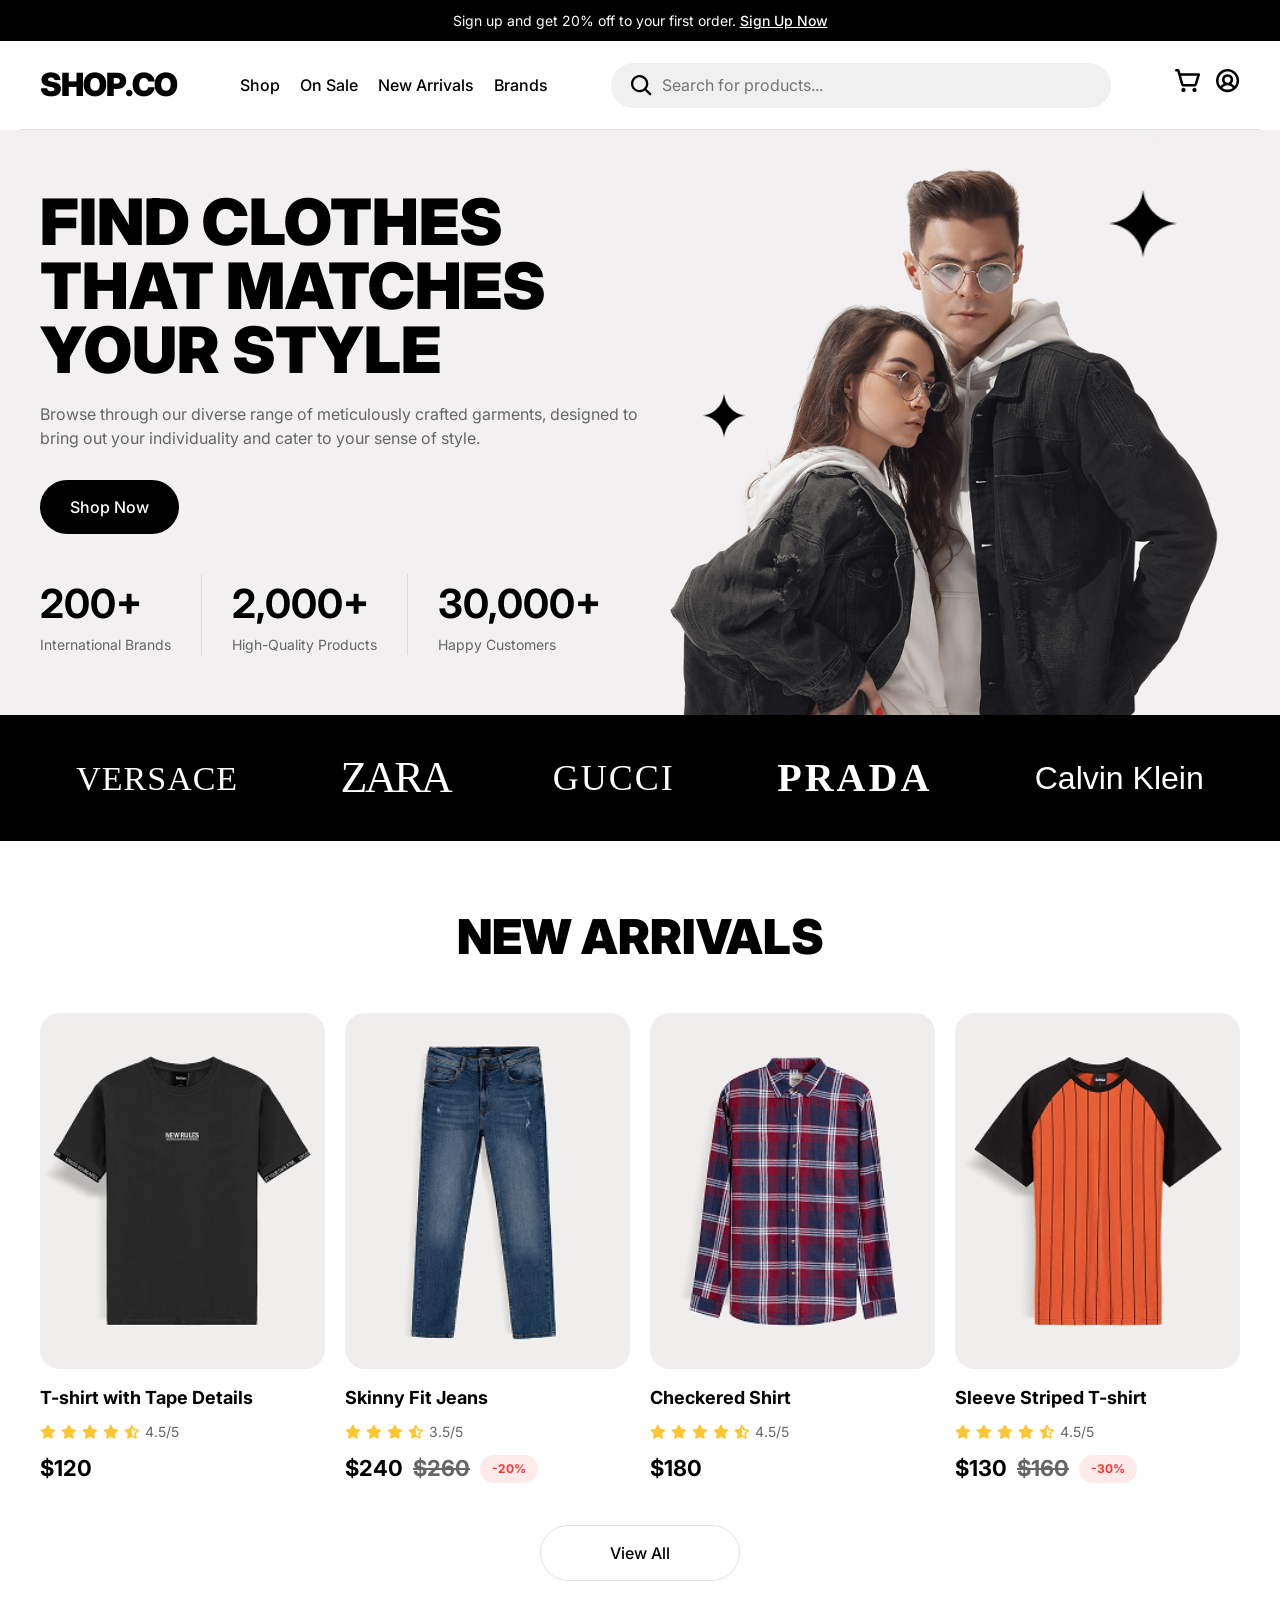
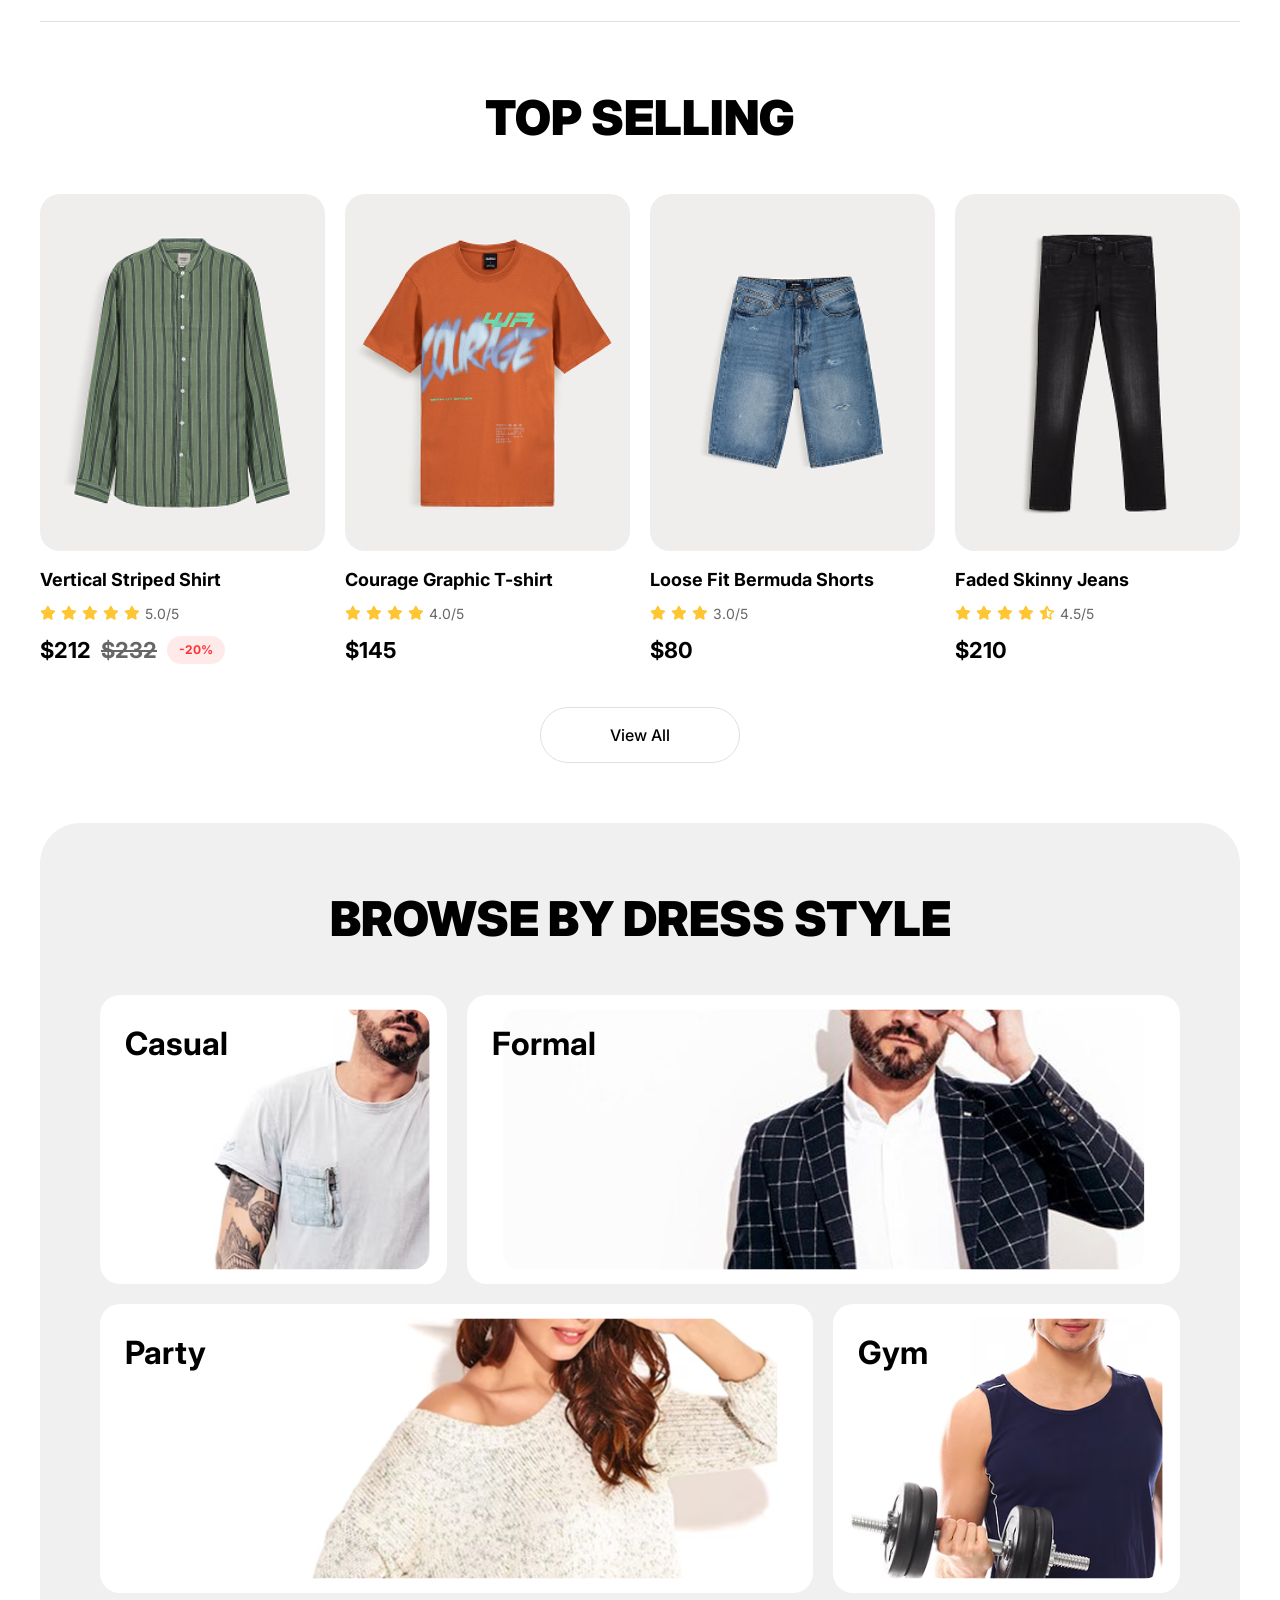
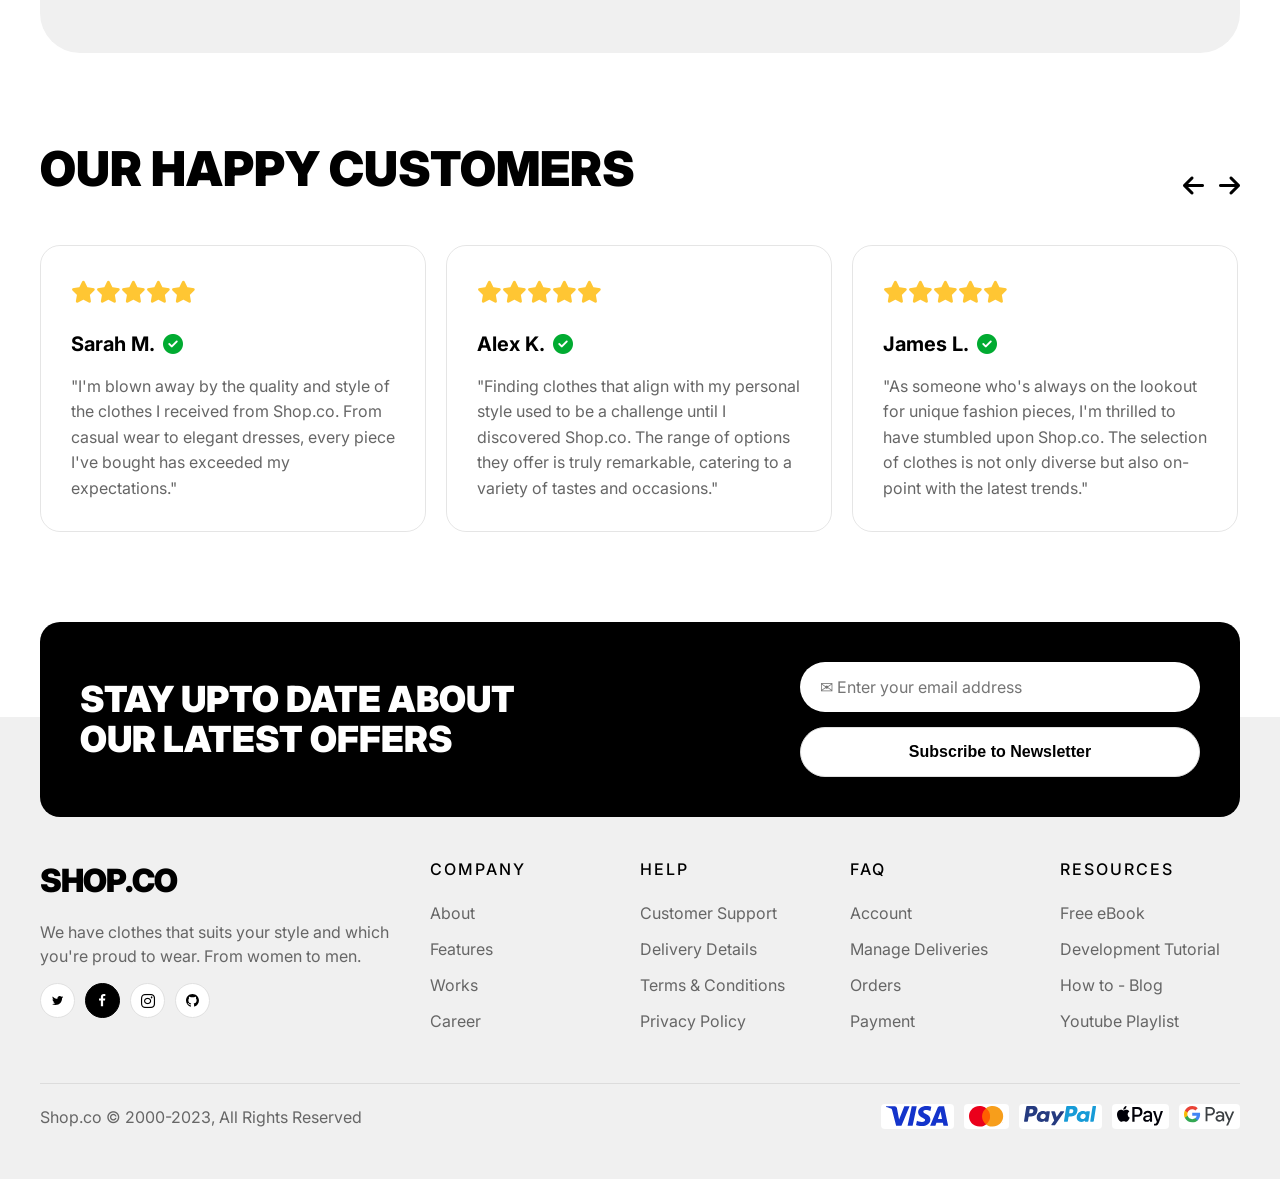
==== index.html @ 42d03ae8 "Refactor header and footer to shared JS components, fix responsive layout, fix unicode characters" ====
<!DOCTYPE html>
<html lang="en">

<head>
  <meta charset="UTF-8">
  <meta name="viewport" content="width=device-width, initial-scale=1.0">
  <title>SHOP.CO - Homepage</title>
  <link rel="stylesheet" href="css/global.css">
  <link rel="stylesheet" href="css/index.css">
</head>

<body>

  <app-header></app-header>

  <!-- HERO SECTION -->
  <section class="hero">
    <div class="container">
      <div class="hero-content">
        <h1 class="hero-title">FIND CLOTHES THAT MATCHES YOUR STYLE</h1>
        <p class="hero-desc">Browse through our diverse range of meticulously crafted garments, designed to bring out
          your individuality and cater to your sense of style.</p>
        <a href="html/category.html" class="btn-primary">Shop Now</a>
        <div class="hero-stats">
          <div class="stat-item">
            <h3>200+</h3>
            <p>International Brands</p>
          </div>
          <div class="stat-divider"></div>
          <div class="stat-item">
            <h3>2,000+</h3>
            <p>High-Quality Products</p>
          </div>
          <div class="stat-divider"></div>
          <div class="stat-item">
            <h3>30,000+</h3>
            <p>Happy Customers</p>
          </div>
        </div>
      </div>
      <div class="hero-image">
        <div class="image-wrapper">
          <img src="./Images/Vector.png" alt="Star" class="hero-star star-small">
          <img src="./Images/Vector-1.png" alt="Star" class="hero-star star-large">
          <img src="./Images/banner.png" alt="Hero Models" class="main-banner">
        </div>
      </div>
    </div>
  </section>

  <!-- BRANDS BANNER -->
  <div class="brands-banner">
    <div class="container">
      <!-- We don't have actual brand logos in Images folder except payment ones, so I'll use text as placeholders for brands -->
      <div class="brand-versace">VERSACE</div>
      <div class="brand-zara">ZARA</div>
      <div class="brand-gucci">GUCCI</div>
      <div class="brand-prada">PRADA</div>
      <div class="brand-calvin">Calvin Klein</div>
    </div>
  </div>

  <!-- NEW ARRIVALS -->
  <section class="container">
    <h2 class="section-title">NEW ARRIVALS</h2>
    <div class="products-grid">
      <!-- Product 1 -->
      <a href="html/product.html" class="product-card">
        <div class="product-img-wrapper">
          <img src="./Images/tshirtwithtape.png" alt="T-shirt with Tape Details">
        </div>
        <h3 class="product-title">T-shirt with Tape Details</h3>
        <div class="product-rating"><i class="fa-solid fa-star"></i><i class="fa-solid fa-star"></i><i
            class="fa-solid fa-star"></i><i class="fa-solid fa-star"></i><i
            class="fa-solid fa-star-half-stroke"></i><span> 4.5/5</span></div>
        <div class="product-price">$120</div>
      </a>
      <!-- Product 2 -->
      <a href="html/product.html" class="product-card">
        <div class="product-img-wrapper">
          <img src="./Images/skinnyfitjean.png" alt="Skinny Fit Jeans">
        </div>
        <h3 class="product-title">Skinny Fit Jeans</h3>
        <div class="product-rating"><i class="fa-solid fa-star"></i><i class="fa-solid fa-star"></i><i
            class="fa-solid fa-star"></i><i class="fa-solid fa-star-half-stroke"></i><span> 3.5/5</span></div>
        <div class="product-price">
          $240 <span class="old-price">$260</span> <span class="discount-badge">-20%</span>
        </div>
      </a>
      <!-- Product 3 -->
      <a href="html/product.html" class="product-card">
        <div class="product-img-wrapper">
          <img src="./Images/checkershirt.png" alt="Checkered Shirt">
        </div>
        <h3 class="product-title">Checkered Shirt</h3>
        <div class="product-rating"><i class="fa-solid fa-star"></i><i class="fa-solid fa-star"></i><i
            class="fa-solid fa-star"></i><i class="fa-solid fa-star"></i><i
            class="fa-solid fa-star-half-stroke"></i><span> 4.5/5</span></div>
        <div class="product-price">$180</div>
      </a>
      <!-- Product 4 -->
      <a href="html/product.html" class="product-card">
        <div class="product-img-wrapper">
          <img src="./Images/sleevestriped.png" alt="Sleeve Striped T-shirt">
        </div>
        <h3 class="product-title">Sleeve Striped T-shirt</h3>
        <div class="product-rating"><i class="fa-solid fa-star"></i><i class="fa-solid fa-star"></i><i
            class="fa-solid fa-star"></i><i class="fa-solid fa-star"></i><i
            class="fa-solid fa-star-half-stroke"></i><span> 4.5/5</span></div>
        <div class="product-price">
          $130 <span class="old-price">$160</span> <span class="discount-badge">-30%</span>
        </div>
      </a>
    </div>
    <a href="html/category.html" class="btn-outline view-all-btn">View All</a>
    <div class="divider"></div>
  </section>

  <!-- TOP SELLING -->
  <section class="container">
    <h2 class="section-title">TOP SELLING</h2>
    <div class="products-grid">
      <!-- Product 1 -->
      <a href="html/product.html" class="product-card">
        <div class="product-img-wrapper">
          <img src="./Images/verticalstripshirt.png" alt="Vertical Striped Shirt">
        </div>
        <h3 class="product-title">Vertical Striped Shirt</h3>
        <div class="product-rating"><i class="fa-solid fa-star"></i><i class="fa-solid fa-star"></i><i
            class="fa-solid fa-star"></i><i class="fa-solid fa-star"></i><i class="fa-solid fa-star"></i><span>
            5.0/5</span></div>
        <div class="product-price">
          $212 <span class="old-price">$232</span> <span class="discount-badge">-20%</span>
        </div>
      </a>
      <!-- Product 2 -->
      <a href="html/product.html" class="product-card">
        <div class="product-img-wrapper">
          <img src="./Images/couragegraphic.png" alt="Courage Graphic T-shirt">
        </div>
        <h3 class="product-title">Courage Graphic T-shirt</h3>
        <div class="product-rating"><i class="fa-solid fa-star"></i><i class="fa-solid fa-star"></i><i
            class="fa-solid fa-star"></i><i class="fa-solid fa-star"></i><span> 4.0/5</span></div>
        <div class="product-price">$145</div>
      </a>
      <!-- Product 3 -->
      <a href="html/product.html" class="product-card">
        <div class="product-img-wrapper">
          <img src="./Images/loosefit.png" alt="Loose Fit Bermuda Shorts">
        </div>
        <h3 class="product-title">Loose Fit Bermuda Shorts</h3>
        <div class="product-rating"><i class="fa-solid fa-star"></i><i class="fa-solid fa-star"></i><i
            class="fa-solid fa-star"></i><span> 3.0/5</span></div>
        <div class="product-price">$80</div>
      </a>
      <!-- Product 4 -->
      <a href="html/product.html" class="product-card">
        <div class="product-img-wrapper">
          <img src="./Images/fadedskinjean.png" alt="Faded Skinny Jeans">
        </div>
        <h3 class="product-title">Faded Skinny Jeans</h3>
        <div class="product-rating"><i class="fa-solid fa-star"></i><i class="fa-solid fa-star"></i><i
            class="fa-solid fa-star"></i><i class="fa-solid fa-star"></i><i
            class="fa-solid fa-star-half-stroke"></i><span> 4.5/5</span></div>
        <div class="product-price">$210</div>
      </a>
    </div>
    <a href="html/category.html" class="btn-outline view-all-btn">View All</a>
  </section>

  <!-- BROWSE BY DRESS STYLE -->
  <section class="container">
    <div class="dress-style">
      <h2 class="section-title" style="margin-top:0;">BROWSE BY DRESS STYLE</h2>
      <div class="dress-style-grid">
        <a href="html/category.html" class="style-card item-1">
          <h3>Casual</h3>
          <img src="./Images/casual.png" alt="Casual">
        </a>
        <a href="html/category.html" class="style-card item-2">
          <h3>Formal</h3>
          <img src="./Images/formal.png" alt="Formal">
        </a>
        <a href="html/category.html" class="style-card item-3">
          <h3>Party</h3>
          <img src="./Images/party.png" alt="Party">
        </a>
        <a href="html/category.html" class="style-card item-4">
          <h3>Gym</h3>
          <img src="./Images/gym.png" alt="Gym">
        </a>
      </div>
    </div>
  </section>

  <!-- OUR HAPPY CUSTOMERS -->
  <section class="container testimonials-section">
    <div class="testimonials-header">
      <h2 class="section-title" style="margin-top:0; text-align: left;">OUR HAPPY CUSTOMERS</h2>
      <div class="testimonials-arrows">
        <button class="arrow-btn"><i class="fa-solid fa-arrow-left"></i></button>
        <button class="arrow-btn"><i class="fa-solid fa-arrow-right"></i></button>
      </div>
    </div>
    <div class="testimonials-slider">
      <!-- Card 1 -->
      <div class="testimonial-card">
        <div class="stars">
          <i class="fa-solid fa-star"></i><i class="fa-solid fa-star"></i><i class="fa-solid fa-star"></i><i class="fa-solid fa-star"></i><i class="fa-solid fa-star"></i>
        </div>
        <div class="customer-name">
          Sarah M. <i class="fa-solid fa-circle-check" style="color: #01AB31;"></i>
        </div>
        <p class="customer-review">"I'm blown away by the quality and style of the clothes I received from Shop.co. From casual wear to elegant dresses, every piece I've bought has exceeded my expectations."</p>
      </div>
      
      <!-- Card 2 -->
      <div class="testimonial-card">
        <div class="stars">
          <i class="fa-solid fa-star"></i><i class="fa-solid fa-star"></i><i class="fa-solid fa-star"></i><i class="fa-solid fa-star"></i><i class="fa-solid fa-star"></i>
        </div>
        <div class="customer-name">
          Alex K. <i class="fa-solid fa-circle-check" style="color: #01AB31;"></i>
        </div>
        <p class="customer-review">"Finding clothes that align with my personal style used to be a challenge until I discovered Shop.co. The range of options they offer is truly remarkable, catering to a variety of tastes and occasions."</p>
      </div>

      <!-- Card 3 -->
      <div class="testimonial-card">
        <div class="stars">
          <i class="fa-solid fa-star"></i><i class="fa-solid fa-star"></i><i class="fa-solid fa-star"></i><i class="fa-solid fa-star"></i><i class="fa-solid fa-star"></i>
        </div>
        <div class="customer-name">
          James L. <i class="fa-solid fa-circle-check" style="color: #01AB31;"></i>
        </div>
        <p class="customer-review">"As someone who's always on the lookout for unique fashion pieces, I'm thrilled to have stumbled upon Shop.co. The selection of clothes is not only diverse but also on-point with the latest trends."</p>
      </div>
    </div>
  </section>

  <app-footer></app-footer>

  <script src="js/components.js"></script>
  <script src="js/global.js"></script>
  <script src="js/index.js"></script>
</body>

</html>
---- css/global.css ----
@import url('https://fonts.googleapis.com/css2?family=Inter:wght@400;500;700;900&display=swap');
@import url('https://cdnjs.cloudflare.com/ajax/libs/font-awesome/6.4.0/css/all.min.css');

:root {
  --primary-color: #000000;
  --secondary-color: #FFFFFF;
  --gray-light: #F0F0F0;
  --gray-text: #666666;
  --danger-color: #FF3333;
  --container-width: 1240px;
}

* {
  margin: 0;
  padding: 0;
  box-sizing: border-box;
}

body {
  font-family: 'Inter', sans-serif;
  color: var(--primary-color);
  background-color: var(--secondary-color);
  line-height: 1.5;
  overflow-x: hidden;
}

a {
  text-decoration: none;
  color: inherit;
}

ul {
  list-style: none;
}

.container {
  max-width: var(--container-width);
  margin: 0 auto;
  padding: 0 20px;
}

/* TOP PROMO */
.top-promo {
  background-color: var(--primary-color);
  color: var(--secondary-color);
  text-align: center;
  padding: 10px;
  font-size: 14px;
}

.top-promo a {
  text-decoration: underline;
  font-weight: 500;
}

/* HEADER */
.main-header {
  padding-top: 20px;
  position: relative;
}

.main-header .container {
  display: flex;
  align-items: center;
  justify-content: space-between;
  gap: 30px;
  padding-bottom: 20px;
  border-bottom: 1px solid #e0e0e0;
}

.logo {
  font-size: 32px;
  font-weight: 900;
  letter-spacing: -1px;
}

.nav-links {
  display: flex;
  gap: 20px;
}

.nav-links a {
  font-weight: 500;
  transition: color 0.2s;
}

.nav-links a:hover {
  color: var(--gray-text);
}

.search-bar {
  flex-grow: 1;
  max-width: 500px;
  background-color: var(--gray-light);
  border-radius: 30px;
  padding: 12px 20px;
  display: flex;
  align-items: center;
  gap: 10px;
}

.search-bar input {
  border: none;
  background: transparent;
  width: 100%;
  outline: none;
  font-family: inherit;
  font-size: 16px;
}

.header-icons {
  display: flex;
  gap: 15px;
  font-size: 24px;
}

.header-icons a {
  position: relative;
  display: inline-block;
}

.header-icons img {
  height: 24px;
  width: auto;
}

.cart-badge {
  position: absolute;
  top: -8px;
  right: -10px;
  background-color: red;
  color: white;
  border-radius: 50%;
  padding: 2px 6px;
  font-size: 12px;
  font-weight: bold;
  display: none; /* Ẩn đi nếu bằng 0 */
}

.header-icons a.mobile-search {
  display: none;
}

.mobile-menu-btn {
  display: none;
  font-size: 24px;
  cursor: pointer;
}

/* BUTTONS */
.btn-primary {
  background-color: var(--primary-color);
  color: var(--secondary-color);
  padding: 15px 30px;
  border-radius: 30px;
  border: none;
  font-size: 16px;
  font-weight: 500;
  cursor: pointer;
  transition: opacity 0.2s;
  display: inline-block;
  text-align: center;
}

.btn-primary:hover {
  opacity: 0.8;
}

.btn-outline {
  border: 1px solid #e0e0e0;
  padding: 15px 30px;
  border-radius: 30px;
  background: transparent;
  font-size: 16px;
  font-weight: 500;
  cursor: pointer;
  transition: background 0.2s;
}

.btn-outline:hover {
  background: var(--gray-light);
}

/* PRODUCT CARD */
.product-card {
  display: flex;
  flex-direction: column;
  gap: 10px;
}

.product-img-wrapper {
  background-color: var(--gray-light);
  border-radius: 20px;
  overflow: hidden;
  aspect-ratio: 4/5;
  display: flex;
  align-items: center;
  justify-content: center;
}

.product-img-wrapper img {
  width: 100%;
  height: 100%;
  object-fit: cover;
}

.product-title {
  font-weight: 700;
  font-size: 18px;
  margin-top: 5px;
}

.product-rating {
  color: #FFC633;
  font-size: 14px;
  display: flex;
  align-items: center;
  gap: 5px;
}

.product-rating span {
  color: var(--gray-text);
}

.product-price {
  font-size: 22px;
  font-weight: 700;
  display: flex;
  align-items: center;
  gap: 10px;
}

.old-price {
  color: var(--gray-text);
  text-decoration: line-through;
  font-size: 22px;
}

.discount-badge {
  background-color: rgba(255, 51, 51, 0.1);
  color: var(--danger-color);
  padding: 5px 12px;
  border-radius: 20px;
  font-size: 12px;
}

/* FOOTER */
.newsletter-section {
  position: relative;
  z-index: 10;
  margin-top: 80px;
  margin-bottom: -100px;
}

.newsletter-box {
  background-color: var(--primary-color);
  border-radius: 20px;
  padding: 40px;
  display: flex;
  justify-content: space-between;
  align-items: center;
  gap: 20px;
}

.newsletter-title {
  color: var(--secondary-color);
  font-size: 36px;
  font-weight: 900;
  line-height: 1.1;
  max-width: 500px;
}

.newsletter-form {
  display: flex;
  flex-direction: column;
  gap: 15px;
  width: 100%;
  max-width: 400px;
}

.newsletter-form input {
  padding: 15px 20px;
  border-radius: 30px;
  border: none;
  font-family: inherit;
  font-size: 16px;
}

.newsletter-form button {
  background-color: var(--secondary-color);
  color: var(--primary-color);
  font-weight: 700;
}

.main-footer {
  background-color: #F0F0F0;
  padding: 140px 0 50px 0;
}

.footer-grid {
  display: grid;
  grid-template-columns: 2fr 1fr 1fr 1fr 1fr;
  gap: 30px;
  margin-bottom: 50px;
}

.footer-brand p {
  color: var(--gray-text);
  margin: 15px 0;
}

.social-icons {
  display: flex;
  gap: 10px;
}

.social-icons a {
  display: flex;
  align-items: center;
  justify-content: center;
  width: 35px;
  height: 35px;
  background-color: var(--secondary-color);
  border-radius: 50%;
  color: var(--primary-color);
  text-decoration: none;
  border: 1px solid #e0e0e0;
}

.social-icons a:nth-child(2) {
  background-color: black;
  border-color: black;
}

.footer-col h4 {
  margin-bottom: 20px;
  font-weight: 500;
  letter-spacing: 2px;
}

.footer-col ul {
  display: flex;
  flex-direction: column;
  gap: 12px;
}

.footer-col ul a {
  color: var(--gray-text);
}

.footer-bottom {
  border-top: 1px solid #dcdcdc;
  padding-top: 20px;
  display: flex;
  justify-content: space-between;
  align-items: center;
  color: var(--gray-text);
}

.payment-methods {
  display: flex;
  gap: 10px;
}

.payment-methods img {
  height: 25px;
  background-color: #fff;
  padding: 2px 5px;
  border-radius: 4px;
}

/* RESPONSIVE COMMON */
@media (max-width: 1024px) {
  .newsletter-box {
    flex-direction: column;
    text-align: center;
  }
  .newsletter-title {
    font-size: 28px;
  }
}

@media (max-width: 768px) {
  .main-header .container {
    justify-content: flex-start;
    gap: 15px;
  }
  .header-icons {
    margin-left: auto;
  }
  .nav-links, .search-bar {
    display: none;
  }
  .nav-links.show-menu {
    display: flex;
    position: absolute;
    top: 100%;
    left: 0;
    width: 100%;
    background: white;
    flex-direction: column;
    padding: 20px;
    box-shadow: 0 10px 15px rgba(0,0,0,0.1);
    z-index: 100;
  }
  .search-bar.show-search {
    display: flex;
    position: absolute;
    top: 15px;
    left: 15px;
    right: 15px;
    width: auto;
    max-width: none;
    box-sizing: border-box;
    z-index: 999;
    box-shadow: 0 4px 15px rgba(0,0,0,0.1);
  }
  .header-icons a.mobile-search {
    display: flex;
    align-items: center;
  }
  .mobile-menu-btn {
    display: block;
  }
  .footer-grid {
    grid-template-columns: 1fr 1fr;
  }
  .footer-brand {
    grid-column: 1 / -1;
  }
  .footer-bottom {
    flex-direction: column;
    gap: 15px;
  }
}

@media (max-width: 480px) {
  .footer-grid {
    grid-template-columns: 1fr;
  }
}
---- css/index.css ----
/* HERO SECTION */
.hero {
  background-color: #F2F0F1;
  padding-top: 60px;
  padding-bottom: 60px;
  position: relative;
  overflow: hidden;
}

.hero .container {
  display: flex;
  align-items: center;
  justify-content: flex-start;
}

.hero-content {
  flex: 1;
  max-width: 600px;
  z-index: 2;
  position: relative;
}

.hero-title {
  font-size: 64px;
  font-weight: 900;
  line-height: 1;
  margin-bottom: 20px;
  text-transform: uppercase;
}

.hero-desc {
  color: var(--gray-text);
  margin-bottom: 30px;
  font-size: 16px;
}

.hero-stats {
  display: flex;
  gap: 30px;
  margin-top: 40px;
}

.stat-item h3 {
  font-size: 40px;
  font-weight: 700;
}

.stat-item p {
  color: var(--gray-text);
  font-size: 14px;
}

.stat-divider {
  width: 1px;
  background-color: #dcdcdc;
}

.hero-image {
  position: absolute;
  top: 0;
  left: 0;
  width: 100%;
  height: 100%;
  z-index: 0;
  overflow: hidden;
}

.image-wrapper {
  position: absolute;
  right: 0;
  bottom: 0;
  height: 100%;
  width: max-content;
}

.image-wrapper img.main-banner {
  height: 100%;
  width: auto;
  display: block;
}

.hero-star {
  position: absolute;
  z-index: 2;
}

.star-small {
  top: 45%;
  right: 42%;
  width: 3.5%;
}

.star-large {
  top: 10%;
  right: 8%;
  width: 5.5%;
}

/* BRANDS BANNER */
.brands-banner {
  background-color: var(--primary-color);
  padding: 30px 0;
}

.brands-banner .container {
  display: flex;
  justify-content: space-around;
  align-items: center;
  flex-wrap: wrap;
  gap: 30px;
}

.brand-versace { font-family: 'Georgia', 'Times New Roman', serif; font-size: 34px; font-weight: normal; letter-spacing: 1px; color: white; }
.brand-zara { font-family: 'Didot', 'Bodoni MT', 'Times New Roman', serif; font-size: 44px; font-weight: normal; letter-spacing: -2.5px; color: white; }
.brand-gucci { font-family: 'Georgia', 'Times New Roman', serif; font-size: 36px; font-weight: normal; letter-spacing: 2px; color: white; }
.brand-prada { font-family: 'Didot', 'Bodoni MT', 'Times New Roman', serif; font-size: 40px; font-weight: bold; letter-spacing: 3px; color: white; }
.brand-calvin { font-family: 'Futura', 'Century Gothic', 'Arial', sans-serif; font-size: 32px; font-weight: normal; color: white; }

.brands-banner img {
  height: 30px;
  filter: brightness(0) invert(1);
}

/* PRODUCT SECTIONS */
.section-title {
  text-align: center;
  font-size: 48px;
  font-weight: 900;
  text-transform: uppercase;
  margin: 60px 0 40px 0;
}

.products-grid {
  display: grid;
  grid-template-columns: repeat(4, 1fr);
  gap: 20px;
}

.view-all-btn {
  display: block;
  width: 200px;
  margin: 40px auto;
  text-align: center;
}

.divider {
  height: 1px;
  background-color: #e0e0e0;
  margin: 40px 0;
}

/* BROWSE BY DRESS STYLE */
.dress-style {
  background-color: #F0F0F0;
  border-radius: 40px;
  padding: 60px;
  margin-top: 60px;
}

.dress-style-grid {
  display: grid;
  grid-template-columns: repeat(12, 1fr);
  grid-auto-rows: 289px;
  gap: 20px;
}

.dress-style-grid > .style-card:nth-child(1) { grid-column: span 4; }
.dress-style-grid > .style-card:nth-child(2) { grid-column: span 8; }
.dress-style-grid > .style-card:nth-child(3) { grid-column: span 8; }
.dress-style-grid > .style-card:nth-child(4) {
  grid-column: span 4;
}

/* TESTIMONIALS */
.testimonials-section {
  margin: 80px auto;
  position: relative;
}

.testimonials-header {
  display: flex;
  justify-content: space-between;
  align-items: flex-end;
  margin-bottom: 40px;
}

.testimonials-header .section-title {
  text-align: left;
  margin-bottom: 0;
}

.testimonials-arrows {
  display: flex;
  gap: 15px;
  margin-bottom: 5px;
}

.arrow-btn {
  background: none;
  border: none;
  font-size: 24px;
  cursor: pointer;
  color: var(--primary-color);
  transition: transform 0.2s;
}

.arrow-btn:hover {
  transform: scale(1.1);
}

.testimonials-slider {
  display: flex;
  gap: 20px;
  overflow-x: auto;
  padding-bottom: 10px;
  -ms-overflow-style: none;
  scrollbar-width: none;
}

.testimonials-slider::-webkit-scrollbar {
  display: none;
}

.testimonial-card {
  flex: 0 0 calc(33.333% - 14px);
  min-width: 350px;
  border: 1px solid rgba(0,0,0,0.1);
  border-radius: 20px;
  padding: 30px;
  display: flex;
  flex-direction: column;
  gap: 15px;
  box-sizing: border-box;
}

.testimonial-card .stars {
  color: #FFC633;
  font-size: 22px;
  margin-bottom: 5px;
}

.customer-name {
  font-size: 20px;
  font-weight: 700;
  display: flex;
  align-items: center;
  gap: 8px;
}

.customer-review {
  color: var(--gray-text);
  line-height: 1.6;
  font-size: 16px;
  margin: 0;
}

.style-card img {
  position: relative;
  border-radius: 20px;
  overflow: hidden;
  background-color: #fff;
}

.style-card {
  position: relative;
  border-radius: 20px;
  overflow: hidden;
  background-color: #fff;
}

.style-card img {
  width: 100%;
  height: 100%;
  object-fit: cover;
  object-position: top center; /* Giúp ảnh không bị mất đầu */
  transform: scale(0.9); /* Thu nhỏ lại một chút để không bị phóng to sát viền */
}

.style-card h3 {
  position: absolute;
  top: 25px;
  left: 25px;
  font-size: 32px;
  font-weight: 700;
  z-index: 2;
}

/* RESPONSIVE */
@media (max-width: 1024px) {
  .hero-title { font-size: 48px; }
  .products-grid { grid-template-columns: repeat(3, 1fr); }
  .dress-style-grid {
    grid-template-columns: 1fr;
    grid-auto-rows: auto;
  }
  .dress-style-grid > .style-card { grid-column: span 12 !important; height: 200px; }
}

@media (max-width: 768px) {
  .hero { padding-top: 40px; padding-bottom: 0; }
  .hero .container { flex-direction: column; text-align: center; }
  .hero-content { margin-bottom: 40px; }
  .hero-stats { justify-content: center; flex-wrap: wrap; }
  .hero-image { position: relative; height: 400px; margin-top: 20px; overflow: hidden; width: 100%; }
  .brands-banner .container {
    display: grid;
    grid-template-columns: repeat(6, 1fr);
    row-gap: 20px;
    align-items: center;
    justify-items: center;
  }
  .brand-versace { grid-column: 1 / 3; font-size: 22px; }
  .brand-zara { grid-column: 3 / 5; font-size: 30px; }
  .brand-gucci { grid-column: 5 / 7; font-size: 24px; }
  .brand-prada { grid-column: 2 / 4; font-size: 28px; letter-spacing: 2px; }
  .brand-calvin { grid-column: 4 / 6; font-size: 22px; }
  .products-grid { grid-template-columns: repeat(2, 1fr); }
  .section-title { font-size: 36px; }
  .testimonials-header { align-items: center; }
  .testimonials-header .section-title { font-size: 32px; }
  .testimonial-card { min-width: 300px; padding: 25px; }
}

@media (max-width: 480px) {
  .hero-title { font-size: 36px; }
  .products-grid { grid-template-columns: repeat(2, 1fr); gap: 10px; }
}
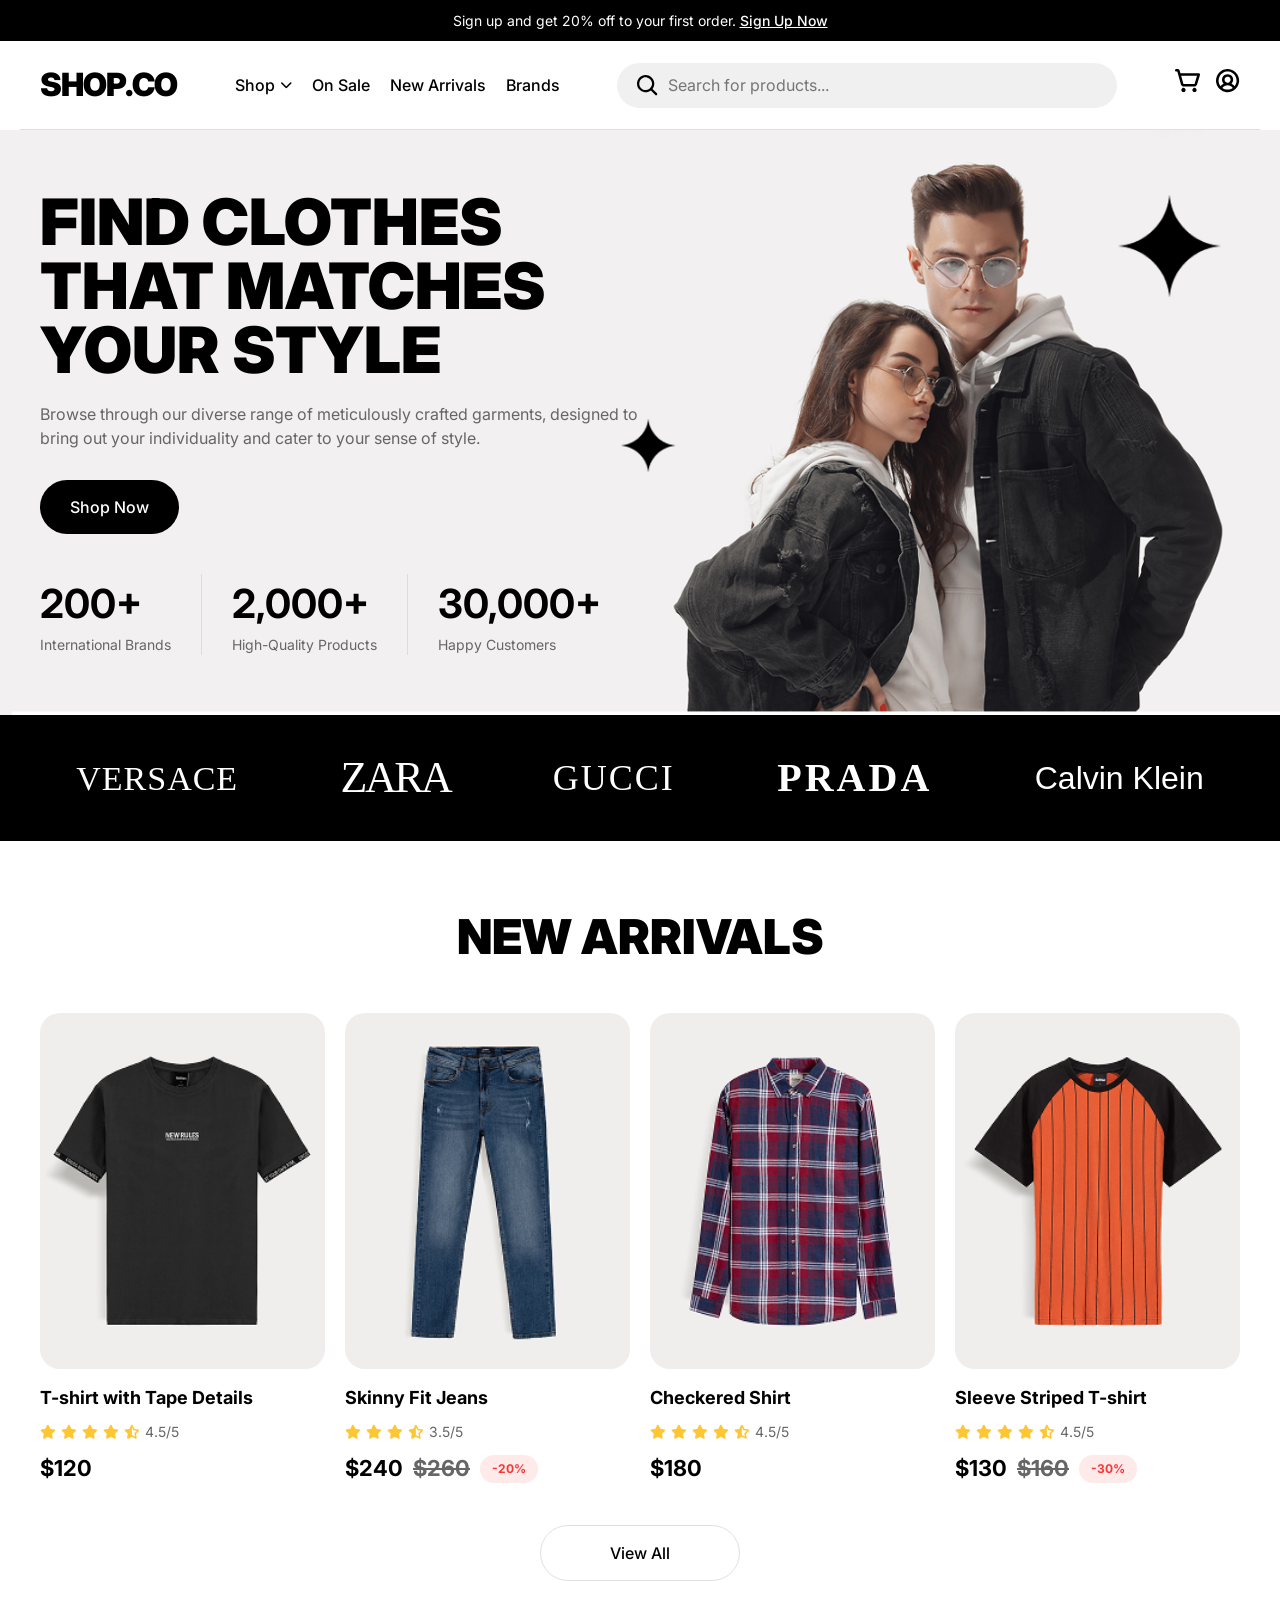
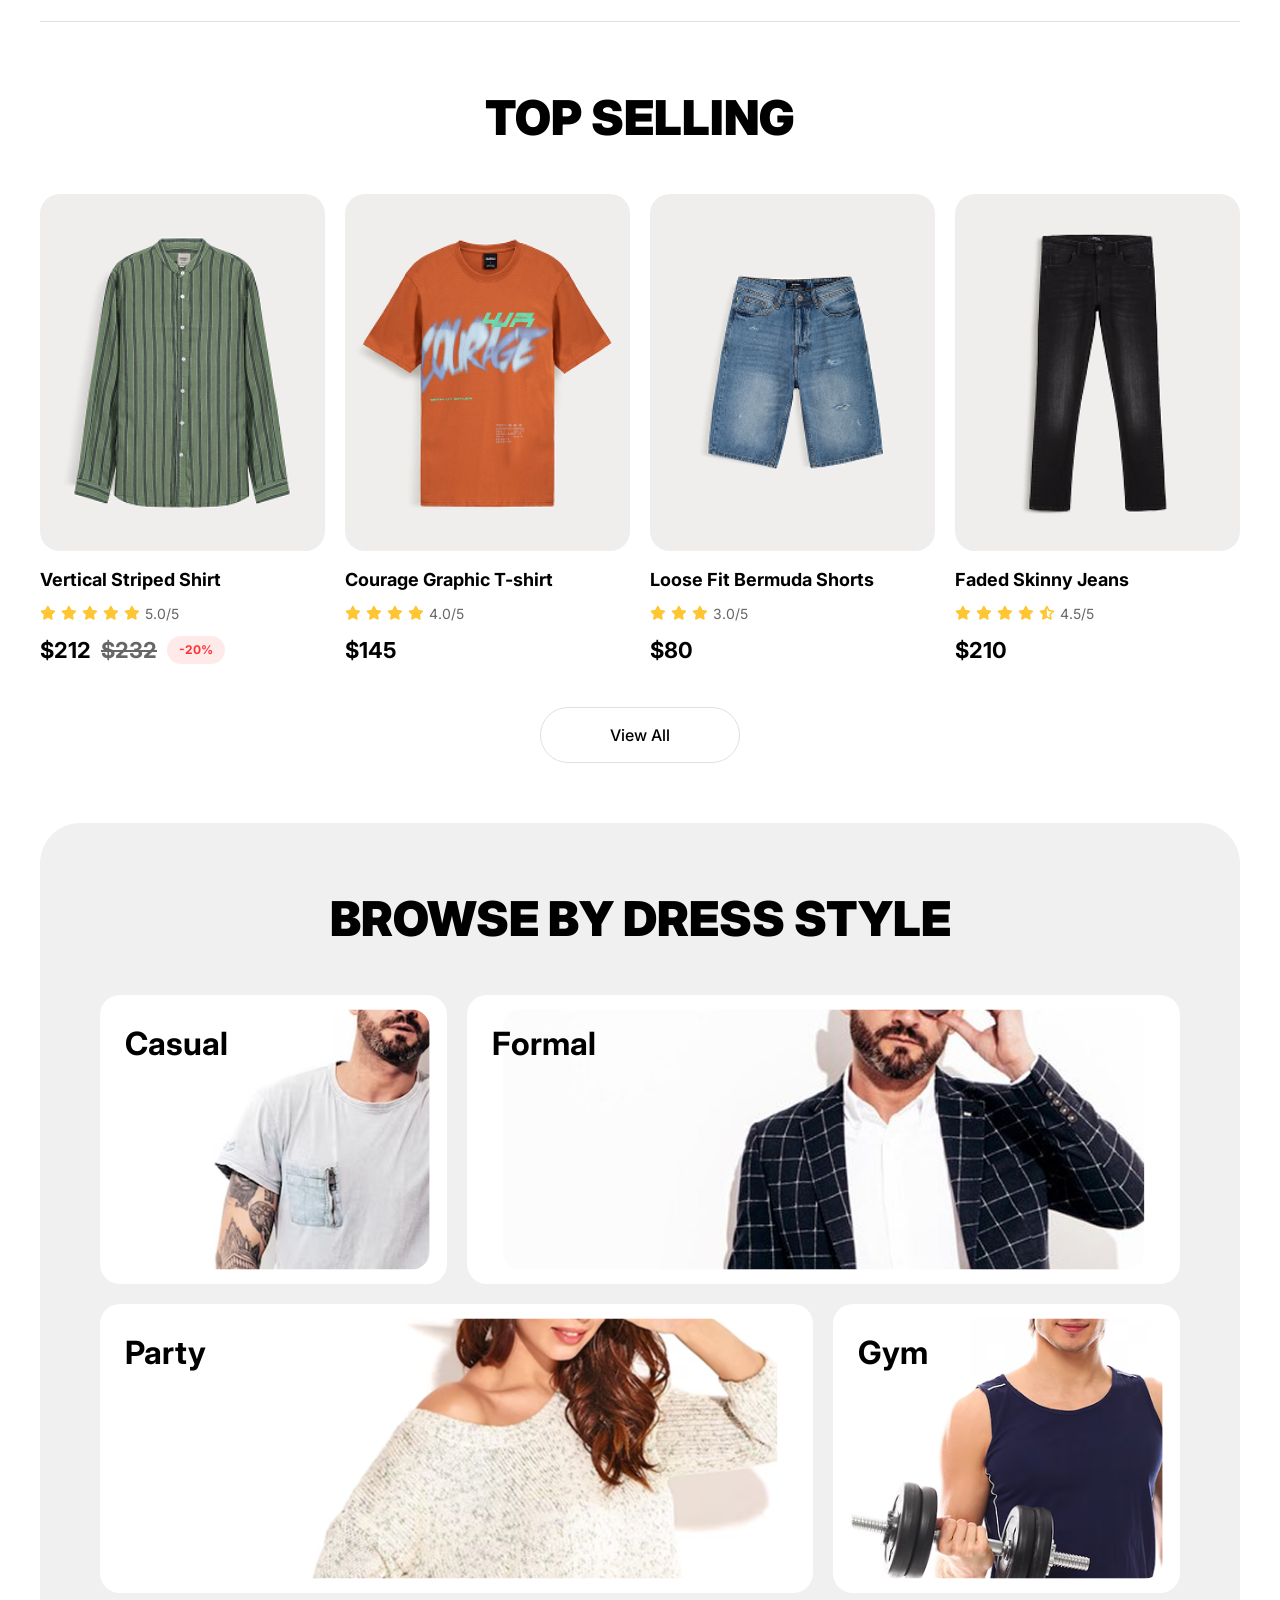
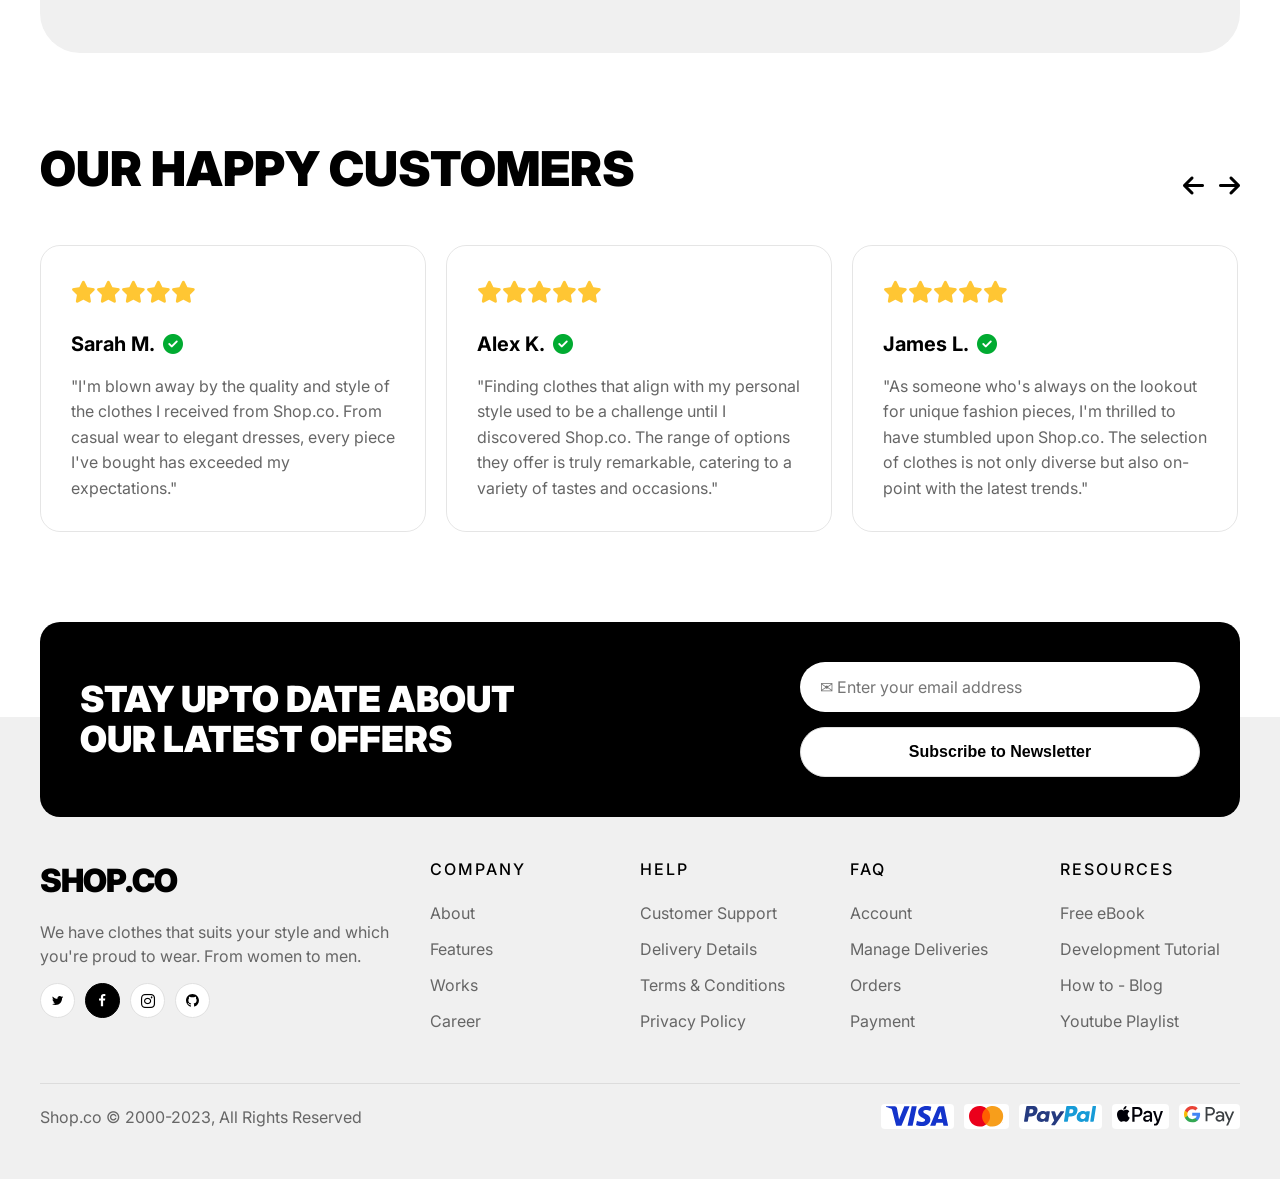
==== commit 3895d04e: "Remove star images, complete responsive overhaul for all pages - no clipping on extreme small screen" ====
--- a/index.html
+++ b/index.html
@@ -40,8 +40,6 @@
       </div>
       <div class="hero-image">
         <div class="image-wrapper">
-          <img src="./Images/Vector.png" alt="Star" class="hero-star star-small">
-          <img src="./Images/Vector-1.png" alt="Star" class="hero-star star-large">
           <img src="./Images/banner.png" alt="Hero Models" class="main-banner">
         </div>
       </div>
--- a/css/global.css
+++ b/css/global.css
@@ -46,6 +46,8 @@
   text-align: center;
   padding: 10px;
   font-size: 14px;
+  word-wrap: break-word;
+  overflow-wrap: break-word;
 }
 
 .top-promo a {
@@ -72,6 +74,7 @@
   font-size: 32px;
   font-weight: 900;
   letter-spacing: -1px;
+  flex-shrink: 0;
 }
 
 .nav-links {
@@ -82,10 +85,49 @@
 .nav-links a {
   font-weight: 500;
   transition: color 0.2s;
+  display: flex;
+  align-items: center;
+  gap: 5px;
 }
 
 .nav-links a:hover {
   color: var(--gray-text);
+}
+
+.dropdown {
+  position: relative;
+  display: flex;
+  align-items: center;
+}
+
+.dropdown-content {
+  display: none;
+  position: absolute;
+  top: 100%;
+  left: 0;
+  background-color: white;
+  min-width: 160px;
+  box-shadow: 0 10px 15px rgba(0,0,0,0.1);
+  border-radius: 8px;
+  padding: 10px 0;
+  z-index: 100;
+  flex-direction: column;
+}
+
+.dropdown:hover .dropdown-content {
+  display: flex;
+}
+
+.dropdown-content a {
+  padding: 10px 20px;
+  color: var(--primary-color);
+  width: 100%;
+  box-sizing: border-box;
+}
+
+.dropdown-content a:hover {
+  background-color: var(--gray-light);
+  color: var(--primary-color);
 }
 
 .search-bar {
@@ -112,6 +154,7 @@
   display: flex;
   gap: 15px;
   font-size: 24px;
+  flex-shrink: 0;
 }
 
 .header-icons a {
@@ -145,6 +188,7 @@
   display: none;
   font-size: 24px;
   cursor: pointer;
+  flex-shrink: 0;
 }
 
 /* BUTTONS */
@@ -160,6 +204,8 @@
   transition: opacity 0.2s;
   display: inline-block;
   text-align: center;
+  max-width: 100%;
+  box-sizing: border-box;
 }
 
 .btn-primary:hover {
@@ -175,6 +221,8 @@
   font-weight: 500;
   cursor: pointer;
   transition: background 0.2s;
+  max-width: 100%;
+  box-sizing: border-box;
 }
 
 .btn-outline:hover {
@@ -186,6 +234,7 @@
   display: flex;
   flex-direction: column;
   gap: 10px;
+  min-width: 0;
 }
 
 .product-img-wrapper {
@@ -208,6 +257,8 @@
   font-weight: 700;
   font-size: 18px;
   margin-top: 5px;
+  word-wrap: break-word;
+  overflow-wrap: break-word;
 }
 
 .product-rating {
@@ -216,6 +267,7 @@
   display: flex;
   align-items: center;
   gap: 5px;
+  flex-wrap: wrap;
 }
 
 .product-rating span {
@@ -228,6 +280,7 @@
   display: flex;
   align-items: center;
   gap: 10px;
+  flex-wrap: wrap;
 }
 
 .old-price {
@@ -268,6 +321,8 @@
   font-weight: 900;
   line-height: 1.1;
   max-width: 500px;
+  word-wrap: break-word;
+  overflow-wrap: break-word;
 }
 
 .newsletter-form {
@@ -284,12 +339,16 @@
   border: none;
   font-family: inherit;
   font-size: 16px;
+  width: 100%;
+  box-sizing: border-box;
 }
 
 .newsletter-form button {
   background-color: var(--secondary-color);
   color: var(--primary-color);
   font-weight: 700;
+  width: 100%;
+  box-sizing: border-box;
 }
 
 .main-footer {
@@ -307,11 +366,14 @@
 .footer-brand p {
   color: var(--gray-text);
   margin: 15px 0;
+  word-wrap: break-word;
+  overflow-wrap: break-word;
 }
 
 .social-icons {
   display: flex;
   gap: 10px;
+  flex-wrap: wrap;
 }
 
 .social-icons a {
@@ -336,6 +398,8 @@
   margin-bottom: 20px;
   font-weight: 500;
   letter-spacing: 2px;
+  word-wrap: break-word;
+  overflow-wrap: break-word;
 }
 
 .footer-col ul {
@@ -355,11 +419,15 @@
   justify-content: space-between;
   align-items: center;
   color: var(--gray-text);
+  flex-wrap: wrap;
+  gap: 15px;
 }
 
 .payment-methods {
   display: flex;
   gap: 10px;
+  flex-wrap: wrap;
+  justify-content: center;
 }
 
 .payment-methods img {
@@ -409,8 +477,7 @@
     top: 15px;
     left: 15px;
     right: 15px;
-    width: auto;
-    max-width: none;
+    width: calc(100% - 30px);
     box-sizing: border-box;
     z-index: 999;
     box-shadow: 0 4px 15px rgba(0,0,0,0.1);
@@ -432,10 +499,75 @@
     flex-direction: column;
     gap: 15px;
   }
+  .product-title {
+    font-size: 16px;
+  }
+  .product-price, .old-price {
+    font-size: 18px;
+  }
+  .product-price {
+    gap: 5px;
+  }
+  .product-rating {
+    font-size: 12px;
+  }
 }
 
 @media (max-width: 480px) {
+  .top-promo { font-size: 12px; padding: 8px 10px; }
+  .main-header .container {
+    gap: 10px;
+  }
+  .logo {
+    font-size: 24px;
+  }
+  .header-icons {
+    gap: 10px;
+    font-size: 20px;
+  }
+  .header-icons img {
+    height: 20px;
+  }
   .footer-grid {
     grid-template-columns: 1fr;
   }
-}
+  .footer-col h4 {
+    letter-spacing: 1px;
+    font-size: 14px;
+  }
+  .main-footer {
+    padding-top: 100px;
+  }
+  .newsletter-section {
+    margin-top: 40px;
+    margin-bottom: -60px;
+  }
+  .newsletter-box {
+    padding: 20px 15px;
+    border-radius: 15px;
+  }
+  .newsletter-title {
+    font-size: 20px;
+  }
+  .newsletter-form input {
+    padding: 12px 15px;
+    font-size: 14px;
+  }
+  .newsletter-form button {
+    padding: 12px 15px;
+    font-size: 14px;
+  }
+  .product-title {
+    font-size: 14px;
+  }
+  .product-price, .old-price {
+    font-size: 16px;
+  }
+  .discount-badge {
+    font-size: 10px;
+    padding: 3px 8px;
+  }
+  .payment-methods img {
+    height: 20px;
+  }
+}
--- a/css/index.css
+++ b/css/index.css
@@ -79,23 +79,6 @@
   display: block;
 }
 
-.hero-star {
-  position: absolute;
-  z-index: 2;
-}
-
-.star-small {
-  top: 45%;
-  right: 42%;
-  width: 3.5%;
-}
-
-.star-large {
-  top: 10%;
-  right: 8%;
-  width: 5.5%;
-}
-
 /* BRANDS BANNER */
 .brands-banner {
   background-color: var(--primary-color);
@@ -128,6 +111,8 @@
   font-weight: 900;
   text-transform: uppercase;
   margin: 60px 0 40px 0;
+  word-wrap: break-word;
+  overflow-wrap: break-word;
 }
 
 .products-grid {
@@ -139,6 +124,8 @@
 .view-all-btn {
   display: block;
   width: 200px;
+  max-width: 100%;
+  box-sizing: border-box;
   margin: 40px auto;
   text-align: center;
 }
@@ -193,6 +180,7 @@
   display: flex;
   gap: 15px;
   margin-bottom: 5px;
+  flex-shrink: 0;
 }
 
 .arrow-btn {
@@ -266,6 +254,7 @@
   border-radius: 20px;
   overflow: hidden;
   background-color: #fff;
+  min-width: 0;
 }
 
 .style-card img {
@@ -288,7 +277,7 @@
 /* RESPONSIVE */
 @media (max-width: 1024px) {
   .hero-title { font-size: 48px; }
-  .products-grid { grid-template-columns: repeat(3, 1fr); }
+  .products-grid { grid-template-columns: repeat(2, 1fr); }
   .dress-style-grid {
     grid-template-columns: 1fr;
     grid-auto-rows: auto;
@@ -300,28 +289,75 @@
   .hero { padding-top: 40px; padding-bottom: 0; }
   .hero .container { flex-direction: column; text-align: center; }
   .hero-content { margin-bottom: 40px; }
-  .hero-stats { justify-content: center; flex-wrap: wrap; }
-  .hero-image { position: relative; height: 400px; margin-top: 20px; overflow: hidden; width: 100%; }
+  .hero-stats { justify-content: center; flex-wrap: wrap; gap: 15px; }
+  .stat-divider { display: none; }
+  .hero-image {
+    position: relative;
+    height: auto;
+    width: 100%;
+  }
+  .image-wrapper {
+    position: relative;
+    width: 100%;
+    height: auto;
+  }
+  .image-wrapper img.main-banner {
+    width: 100%;
+    height: auto;
+  }
   .brands-banner .container {
-    display: grid;
-    grid-template-columns: repeat(6, 1fr);
-    row-gap: 20px;
-    align-items: center;
-    justify-items: center;
-  }
-  .brand-versace { grid-column: 1 / 3; font-size: 22px; }
-  .brand-zara { grid-column: 3 / 5; font-size: 30px; }
-  .brand-gucci { grid-column: 5 / 7; font-size: 24px; }
-  .brand-prada { grid-column: 2 / 4; font-size: 28px; letter-spacing: 2px; }
-  .brand-calvin { grid-column: 4 / 6; font-size: 22px; }
+    display: flex;
+    flex-wrap: wrap;
+    justify-content: center;
+    gap: 15px 25px;
+  }
+  .brand-versace, .brand-zara, .brand-gucci, .brand-prada, .brand-calvin {
+    font-size: 20px;
+  }
+  .brand-zara { font-size: 26px; }
+  .brand-prada { font-size: 24px; letter-spacing: 2px; }
   .products-grid { grid-template-columns: repeat(2, 1fr); }
-  .section-title { font-size: 36px; }
+  .section-title { font-size: 32px; }
   .testimonials-header { align-items: center; }
-  .testimonials-header .section-title { font-size: 32px; }
-  .testimonial-card { min-width: 300px; padding: 25px; }
+  .testimonials-header .section-title { font-size: 28px; }
+  .testimonial-card { flex: 0 0 calc(50% - 10px); min-width: 280px; padding: 25px; }
+  .dress-style {
+    padding: 30px 15px;
+    border-radius: 20px;
+  }
+  .style-card h3 {
+    font-size: 24px;
+    top: 15px;
+    left: 15px;
+  }
 }
 
 @media (max-width: 480px) {
-  .hero-title { font-size: 36px; }
+  .hero-title { font-size: 32px; }
+  .hero-desc { font-size: 14px; }
+  .hero-stats { gap: 10px; }
+  .stat-item h3 { font-size: 24px; }
+  .stat-item p { font-size: 12px; }
+  .btn-primary { padding: 12px 24px; font-size: 14px; }
+  .brands-banner .container { gap: 10px 20px; }
+  .brand-versace, .brand-zara, .brand-gucci, .brand-prada, .brand-calvin {
+    font-size: 16px;
+    letter-spacing: 0;
+  }
+  .brand-zara { font-size: 20px; letter-spacing: -1px; }
+  .brand-prada { font-size: 18px; letter-spacing: 1px; }
   .products-grid { grid-template-columns: repeat(2, 1fr); gap: 10px; }
-}
+  .section-title { font-size: 24px; margin: 40px 0 20px 0; }
+  .dress-style { padding: 20px 10px; margin-top: 40px; border-radius: 15px; }
+  .dress-style-grid { gap: 10px; }
+  .dress-style-grid > .style-card { height: 150px; }
+  .style-card h3 { font-size: 18px; top: 10px; left: 10px; }
+  .testimonials-section { margin: 40px auto; }
+  .testimonials-header { flex-direction: column; align-items: flex-start; gap: 10px; margin-bottom: 20px; }
+  .testimonials-header .section-title { font-size: 22px; }
+  .testimonial-card { flex: 0 0 85vw; min-width: 0; padding: 20px; }
+  .customer-name { font-size: 16px; }
+  .customer-review { font-size: 14px; }
+  .view-all-btn { margin: 20px auto; }
+  .divider { margin: 20px 0; }
+}
